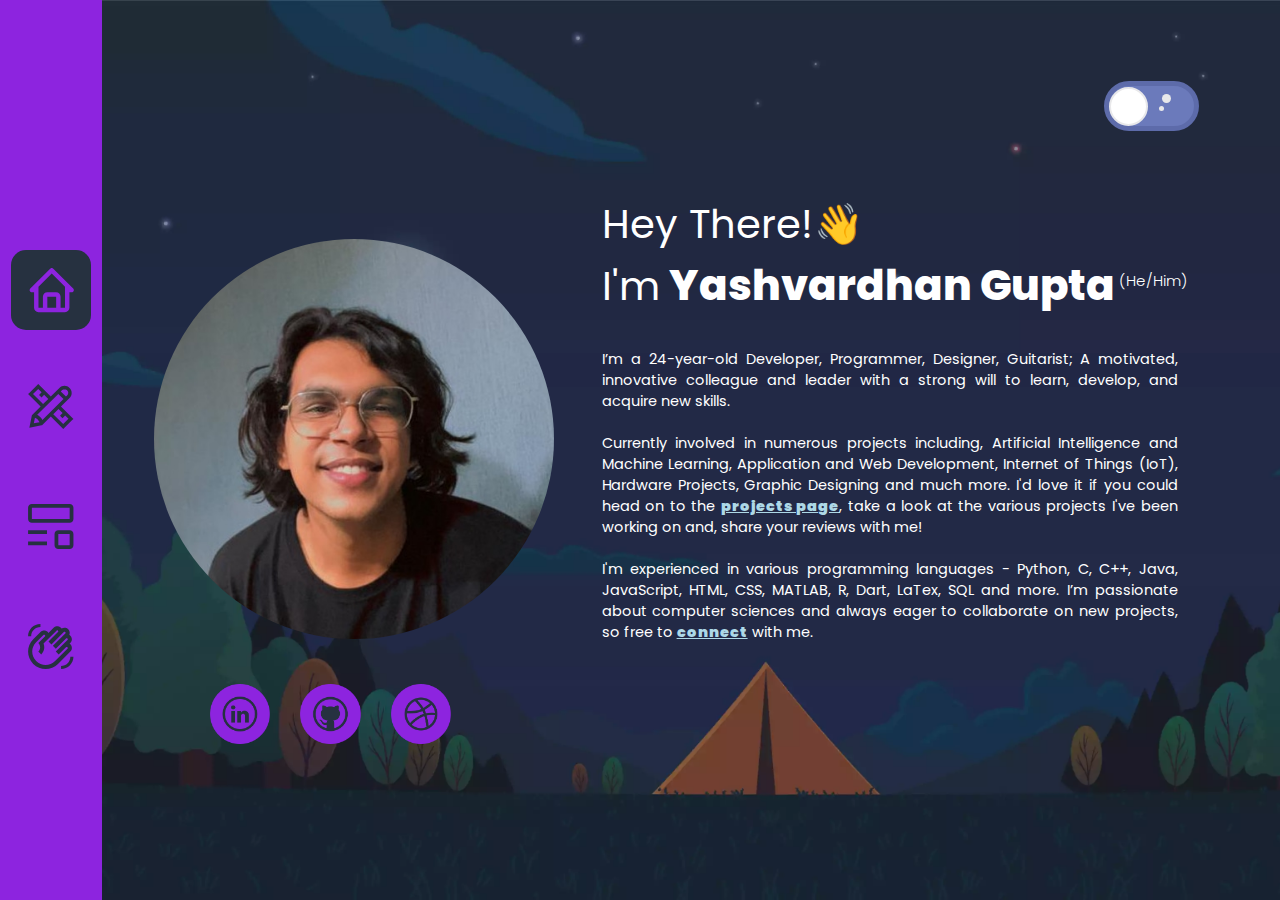
==== index.html @ 761cfd37 "Test change" ====
<!DOCTYPE html>
<html lang="en">
<head>
    <meta charset="UTF-8">
    <meta http-equiv="X-UA-Compatible" content="IE=edge">
    <meta name="viewport" content="width=device-width, initial-scale=1.0"> 
    <meta name="description" content="Yashvardhan Gupta | 21-year-old Developer, Programmer, Designer, Guitarist; A motivated, innovative colleague and leader with a strong will to learn, develop, and acquire new skills.">
    <link rel="stylesheet" media="screen and (min-width: 768px)" href="/css/style.css">
    <link rel="stylesheet" media="screen and (max-width: 768px)" href='css/phone.css' />
    <script src="https://ajax.googleapis.com/ajax/libs/jquery/3.3.1/jquery.min.js"></script>
    <script>$(function(){$("#home_social a").attr("target","_blank");});</script>
    <script src="/js/mode.js"></script>
    <title>Home</title>
</head>
<body style="background-image: url(/assets/images/BG-Home-min.webp); background-size: cover;">
    <div class="home-page">
        <!-- navbar -->
        <div class = "navbar">
            <ul>
                <li id="active"><a href="index.html" title="Home | Press Key 1"><img src="/assets/images/Home-Purple.svg" id="home"></a></li>
                <li><a href="/html/project.html" title="Projects | Press Key 2"><img src="/assets/images/Projects.svg" id = "projects"></a></li>
                <li><a href="/html/blog.html" title="Blog | Press Key 3"><img src="/assets/images/Blog.svg" id = "blog"></a></li>
                <li><a href="/html/contact.html" title="Connect | Press Key 4"><img src="/assets/images/Connect.svg" id = "connect"></a></li>
            </ul>
        </div>
    
        <!-- home left  -->
        <div class = "home_left">
            <img src = "/assets/images/DP.jpeg" id = "DP" style="border-radius: 100%;">
            <div class = "home_social" id = "home_social">
                <ul>
                    <li><a href="https://www.linkedin.com/in/yashvardhang11/" title="LinkedIn"><img src="/assets/images/LinkedIn.png" alt="" id="LinkedIn"></a></li>
                    <li><a href="https://github.com/YashvardhanG" title="GitHub"><img src="/assets/images/GitHub.png" alt="" id="GitHub"></a></li>
                    <li><a href="https://dribbble.com/yashvardhang" title="Dribbble"><img src="/assets/images/Dribbble.png" alt="" id="Dribbble"></a></li>
                </ul>
            </div>
        </div>
    
        <!-- home right  -->
        <div class="home_right">
            <div class="toggle" id="top_right">
                <input type="checkbox" id="toggle" class="toggle--checkbox" onclick="change()"/>
                <label for="toggle" class="toggle--label" title="Toggle | Press Key t">  
                    <span class="toggle--label-background"></span>
                </label>
            </div>
            <h2>Hey There!&#128075;</h2>
            <h1>I'm<strong id="name"> Yashvardhan Gupta</strong><sup id="pronouns"> (He/Him)</sup></h1>
            <p>I’m a <span id="age"></span>-year-old Developer, Programmer, Designer, Guitarist; A motivated, innovative colleague and leader with a strong will to learn, develop, and acquire new skills.
                <br><br>
                Currently involved in numerous projects including, Artificial Intelligence and Machine Learning, Application and Web Development, Internet of Things (IoT), Hardware Projects, Graphic Designing and much more. I'd love it if you could head on to the <a href="/html/project.html">projects page</a>, take a look at the various projects I've been working on and, share your reviews with me!  
                <br><br>
                I'm experienced in various programming languages - Python, C, C++, Java, JavaScript, HTML, CSS, MATLAB, R, Dart, LaTex, SQL and more. I’m passionate about computer sciences and always eager to collaborate on new projects, so free to <a href="/html/contact.html">connect</a> with me.
            </p>
            <script>
                var dob = new Date("07/11/2002");  
                var month_diff = Date.now() - dob.getTime();  
                var age_dt = new Date(month_diff);   
                var year = age_dt.getUTCFullYear();  
                var age = Math.abs(year - 1970);  
                document.getElementById("age").innerHTML = age;
            </script>
        </div>
    </div>

    <!-- helpbox -->
    <div class="helpbox" id="helpbox">
        <div class="helpbox_content" id="helpbox_content">
          <h1>Keyboard Combos <b id="heading_bold">/</b></h1>  
          <p>Navigate the Menu-NavBar<br><b>1</b><b>2</b><b>3</b><b>4</b><br><br>Toggle Light/Dark Mode<br><b>t</b><br><br>Go Back/Next (Projects & Blog)<br><b>⬅</b><b>➡</b><br><br>Scroll Up/Down (Projects & Blog)<br><b>⬆</b><b>⬇</b></p>
        </div>
    </div>

    <!-- popup -->
    <div class="popup" id="popup">
        <div class="popup_content" id="popup_content">
          <h1>&#128064; Pssst</h1>  
          <p>Press the <b>/</b> Forward slash key</p>
        </div>
    </div>

</body>
</html>
---- css/style.css ----
@import url('https://fonts.googleapis.com/css2?family=Poppins&display=swap');

/* GENERAL */
* {
	box-sizing: border-box;
	margin: 0;
	padding: 0;
}

html {
	scroll-behavior: smooth;
}

body {
	font-family: 'Poppins', sans-serif;
	color: #263140;
}

a {
	color: #8D24DF;
	font-weight: 900;
}

/* NAVBAR */
.navbar {
	display: flex;
	flex-direction: column;
	justify-content: center;
	align-items: center;
	height: 100vh;
	width: 8vw;
	background: #8D24DF;
	left: 0px;
	top: 0px;
}
 
.navbar ul {
	list-style-type: none;
}

.navbar li {
	margin-top: 40px;
	height: 80px;
	width: 80px;
	display: flex;
  	align-items: center;
	justify-content: center;
}

.navbar li#active {
	background: #fff;
	border-radius: 15px;
	padding-top: 7px;
}

.navbar li:hover {
	background: #692d97;
	border-radius: 15px;
	padding-top: 7px;	
}

.navbar img {
	height: 45px;
}

/* HOME PAGE*/

.home_left {
	height: 100vh;
	top: 0;
	position: absolute;
	width: 30vw;
	margin-left: 12vw;
	display: flex;
	flex-direction: column;
	justify-content: center;
	padding-top: 10vh;
}

.home_left #DP{
	height: 400px;
	width: 400px;
	justify-content: center;
}

.home_social{
	align-self: center flex-end;
	margin-top: 5vh;
}

.home_social ul {
	display: flex;
	flex-direction: row;
	list-style-type: none;
	justify-content: center;
}

.home_social img{
	height: 60px;
	margin-right: 30px;
	transition: transform .8s ease-in-out;
}

.home_social img:hover {
	transform: rotate(360deg);
}

.home_right {
	height: 100vh;
	top: 0;
	position: absolute;
	width: 53vw;
	margin-left: 47vw;
	display: flex;
	flex-direction: column;
}

.home_right h2 {
	margin-top: 7vh;
	font-weight: 400;
	font-size: 40px;
	display: inline;
}

.home_right h1 {
	font-weight: 400;
	font-size: 40px;
	display: inline;	
}

.home_right strong {
    font-weight: 800;
    font-size: 42px;
}

.home_right sup {
	font-size: 15px; 
	font-weight: 300;
}

.home_right p {
	margin-top: 3.5vh;
	font-weight: 400;
	font-size: 14.5px;
	display: inline;	
	text-align: justify;
	width: 45vw;
}

.home_right img {
	height: 60px;
	transition: transform .8s ease-in-out;
}

.home_right img:hover {
	transform: rotate(360deg);
}

.home_right #top_right {
	align-self: flex-end;
	margin-top: 2vh;
	margin-right: 2vh;
}

/* TOGGLE BUTTON */
:root {
	/** sunny side **/
	--blue-background: #c2e9f6;
	--blue-border: #72cce3;
	--blue-color: #96dcee;
	--yellow-background: #fffaa8;
	--yellow-border: #f5eb71;
	/** dark side **/
	--indigo-background: #808fc7;
	--indigo-border: #5d6baa;
	--indigo-color: #6b7abb;
	--gray-border: #e8e8ea;
	--gray-dots: #e8e8ea;
	/** general **/
	--white: #fff;
}

.toggle--checkbox {
	display: none;
}

.toggle--label {
	width: 95px;
	height: 50px;
	background: var(--blue-color);
	border-radius: 100px;
	border: 5px solid var(--blue-border);
	display: flex;
	position: relative;
	transition: all 350ms ease-in;
	align-self: flex-end;
	margin-top: 7vh;
	margin-right: 7vh;
}

.toggle--label:before {
	animation-name: reverse;
	animation-duration: 350ms;
	animation-fill-mode: forwards;
	transition: all 350ms ease-in;
	content: '';
	width: 35px;
	height: 35px;
	border: 2px solid var(--yellow-border);
	top: 0.5px;
	position: absolute;
	border-radius: 82px;
	background: var(--yellow-background);
}

.toggle--label-background:before {
	content: '';
	position: absolute;
	width: 20px;
	height: 3px;
	border-radius: 5px;
	background: var(--white);
	left: 50px;
	top: 15px;
	transition: all 150ms ease-in;
}

.toggle--label-background:after {
	content: '';
	position: absolute;
	top: 22px;
	width: 20px;
	height: 3px;
	border-radius: 5px;
	background: var(--white);
	left: 57px;
	transition: all 150ms ease-in;
}  
  
.toggle--checkbox:checked + .toggle--label {
	background: var(--indigo-color);
	border-color: var(--indigo-border);
}

.toggle--checkbox:checked + .toggle--label:before {
	background: var(--white);
	border-color: var(--gray-border);
	animation-name: switch;
	animation-duration: 350ms;
	animation-fill-mode: forwards;
}

.toggle--label:after {
	transition-delay: 0ms;
	transition: all 250ms ease-in;
	position: absolute;
	content: '';
	box-shadow: var(--gray-dots) -25px 10px 0 2px, var(--gray-dots) -30px 20px 0 0px;
	left: 80px;
	top: 0px;
	width: 5px;
	height: 5px;
	background: transparent;
	border-radius: 50%;
	opacity: 0;
}

.toggle--checkbox:checked + .toggle--label:after {
	transition-delay: 350ms;
	opacity: 1;
}

.toggle--checkbox:checked + .toggle--label .toggle--label-background:before {
	width: 5px;
	height: 5px;
	top: 15px;
	left: 25px;
}  

.toggle--checkbox:checked + .toggle--label .toggle--label-background:after {
	width: 4px;
	height: 4px;
	left: 15px;
	top: 25px;
}

@keyframes reverse {
	0% {
	  left: 45px;
	  width: 35px;
	}

	60% {
	  left: 0.5px;
	  width: 45px;
	}

	100% {
	  left: 0.5px;
	}
}

@keyframes switch {
	0% {
	  left: 0.5px;
	}

	60% {
	  left: 0.5px;
	  width: 45px;
	}

	100% {
	  left: 45px;
	  width: 35px;
	}
}

/* PROJECTS PAGE */

.pane {
	height: 100vh;
	width: 30vw;
	top: 0px;
	position: absolute;
	margin-left: 8vw;
	display: flex;
	flex-direction: column;
	border-right: 1px solid #F9F8FF;
	background-color: #fff;
}

.heading {
	margin-top: 10vh;
	padding-bottom: 2vh;
	margin-left: 1vw;	
	display: inline;
}

.heading h1 {
	font-weight: 1200;
	font-size: 30px;
	float: left;
}

.heading h3 {
	font-weight: 300;
	font-size: 13px;
	float: right;
	margin-top: 2.5vh;
	margin-right: 1vw;
}

.pane-project-container {
	overflow-x: hidden;
    overflow-y: auto;
}

.pane-project {
	background-color: #fff;
	height: 12vh;
	border-top: 1px solid #F9F8FF;
	display: flex;
	flex-direction: row;
	align-items: center;
}

.pane-project:hover {
	background-color:#F9F8FF;
	cursor: pointer;
}

.pane img {
	height: 60px;
	margin-left: 1vw;
}

.pane h2 {
	font-size: 18px;
	margin-left: 1vw;
	font-weight: 100;
}

button #menu {
	visibility: hidden;
}

/* SCROLLBAR */
::-webkit-scrollbar {
	width: 3px;
}

::-webkit-scrollbar-thumb {
	background: #8D24DF;
}

::-webkit-scrollbar-thumb:hover {
	background: #8D24DF;
}

.project-detail {
	height: 100vh;
	top: 0px;
	position: absolute;
	width: 62vw;
	margin-left: 38vw;
	overflow-x: hidden;
    overflow-y: auto;
	display: flex;
	flex-direction: column;
}

.nav-buttons {
	margin-top: 6vh;
	margin-left: 3vw;
	margin-right: 3vw;
	display: flex;
	flex-direction: row;
	justify-content: space-between;
}

.nav-buttons button {
	background-color: #8D24DF;
	height: 35px;
	width: 100px;
	color: #fff;
	font-family: Poppins;
	font-weight: 600;
	font-size: 15px;
	border: none;
	border-radius: 12px;
}

.nav-buttons button:hover {
	background-color: #692d97;
	cursor: pointer;
}

.project-detail img {
	height: 200px;
}

.project-detail h1 {
	align-self: center;
	margin-top: 1vh;
	font-weight: 900;
}

.project-detail h3 {
	align-self: center;
	font-weight: 300;
	font-size: 18px;
	padding-bottom: 6vh;
}

.project-detail h2 {
	font-weight: 700;
	font-size: 20px;
	margin-left: 3vw;	
}

.project-detail p {
	font-weight: 300;
	font-size: 15px;
	margin-left: 3vw;	
	margin-right: 3vw;
	text-align: justify;
	margin-top: 1vh;
	padding-bottom: 5vh;
}

/* CONTACT PAGE */
.contact_left {
	height: 100vh;
	top: 0;
	position: absolute;
	display: flex;
	flex-direction: column;
	width: 47vw;
	margin-left: 8vw;
	padding-left: 8vw;
	padding-top: 27vh;
}

.contact_left h1 {
	padding-bottom: 1vh;
}

.contact_field {
	display: flex;
	flex-direction: row;
	align-items: center;
	margin-top: 1vh;
}

.contact_field img{
	height: 50px;
	margin-top: 0.5vh;
	transition: transform .8s ease-in-out;
}

.contact_field img:hover {
	transform: rotate(360deg);
}

.contact_field h2 {
	font-weight: 300;
	margin-left: 1vw;
	font-size: 20px;
}

.contact_right {
	top: 0;
	position: absolute;
	width: 45vw;
	margin-left: 55vw;
	height: 100vh;
	display: flex;
	flex-direction: column;
}

#text {
	position: absolute;
	right: 0px;
	top: 0px;
	margin-right: 3vw;
	margin-top: 19vh;
	font-weight: 600;
}

.contact_right #contact_top-right {
	align-self: flex-end;
	margin-top: 7vh;
	margin-right: 7vh;
}

.contact_right img#button {
	height: 55px;
	transition: transform .8s ease-in-out;
}

.contact_right img#button:hover {
	transform: rotate(360deg);
}

.contact_right img{
	height: 450px;
	align-self: flex-start;
	margin-top: 3vh;
}

/* HELPBOX */
.helpbox {
	display: none; 
	position: fixed;
	z-index: 1; 
	padding-top: 20vh; 
	left: 0;
	top: 0;
	width: 100%;
	height: 100%;
	overflow: auto;
	background-color: rgb(0,0,0);
	background-color: rgba(0,0,0,0.4);
}
  
.helpbox_content {
	background-color: #fefefe;
	margin: auto;
	padding: 25px 20px 20px 30px;
	border: 1px solid #888;
	border-radius: 10px;
	width: 70vw;
	height: 60vh;
	overflow: auto;
}

.helpbox_content b 
{
	background-color: #888;
	border-bottom: 4px solid #444;
	border-radius: 2px;
	padding: 4px 7px 3px 7px; /* top/right/bottom/left */
	color: #FFF;
	font-size: 14px;
	margin-right: 1vw;
	font-weight: 800;
}

.helpbox_content b#heading_bold 
{
	font-size: 18px;
	margin-left: 1vw;
	position: absolute;
	margin-top: 1vh;
	font-weight: 800;
}

.helpbox_content p 
{
	margin-top: 3vh;
}

/* POPUP */
.popup  
{
	display: none; 
	position: fixed;
	z-index: 1; 
	padding-top: 87vh; 
	padding-left: 83vw;
	right: 0;
	bottom: 0;
	width: 100%;
	height: 100%;
	overflow: auto;
}
  
.popup_content {
	background-color: #fefefe;
	margin: auto;
	padding: 8px 20px 10px 15px;
	border: 1px solid #888;
	border-radius: 15px 15px 0px 15px;
	width: 15vw;
	height: 11vh;
	overflow: none;
	font-size: 11px;
}

.popup_content b 
{
	background-color: #888;
	border-bottom: 4px solid #444;
	border-radius: 2px;
	padding: 4px 7px 2px 7px; /* top/right/bottom/left */
	color: #FFF;
	font-size: 9px;
}
---- css/phone.css ----
@import url('https://fonts.googleapis.com/css2?family=Poppins&display=swap');

/* GENERAL */
* {
	box-sizing: border-box;
	margin: 0;
	padding: 0;
}

html {
	scroll-behavior: smooth;
}

body {
	font-family: 'Poppins', sans-serif;
	color: #263140;
}

a {
	color: #8D24DF;
	font-weight: 900;
}

::-webkit-scrollbar {
	width: 3px;
}

::-webkit-scrollbar-thumb {
	background: #8D24DF;
}

::-webkit-scrollbar-thumb:hover {
	background: #8D24DF;
}

/* NAVBAR */
.navbar {
    width: 100%;
    height: 3.5rem;
    background: #8D24DF;
    bottom: 0px;
    position: fixed;
    border-radius: 12px 12px 0px 0px;
    z-index: 999;
}

.navbar ul {
	list-style-type: none;
    display: flex;
    flex-direction: row;
    justify-content: space-between;
    margin-left: 5%;
    margin-right: 5%;
    margin-top: 0.6rem;
}   

.navbar li {
	display: flex;
    height: 2.8rem;
    width: 2.8rem;
  	align-items: center;
	justify-content: center;
}

.navbar img {
    height: 32px;
    width: 32px;
}

.navbar li#active {
	background: #fff;
	border-radius: 10px;
    padding-top: 0.2rem;
}

/* HOME PAGE */

.home-page {
    display: flex;
    flex-direction: column;
}

.home_left {
	width: 100%;
	display: flex;
	flex-direction: column;
	justify-content: center;
    align-items: center;
	padding-top: 10vh;
}

.home_left #DP{
	height: 200px;
	width: 200px;
}

.home_social{
	margin-top: 3vh;
    margin-left: 5vw;
}

.home_social ul {
	display: flex;
	flex-direction: row;
	list-style-type: none;
}

.home_social img {
	height: 40px;
	margin-right: 20px;
}

.home_right {
	width: 100%;
	display: flex;
	flex-direction: column;
    padding-left: 10%;
}

.home_right h2 {
	margin-top: 5vh;
	font-weight: 400;
	font-size: 25px;
	display: inline;
}

.home_right h1 {
	font-weight: 400;
	font-size: 25px;
	display: inline;	
}

.home_right strong {
    font-weight: 800;
    font-size: 25px;
}

.home_right sup {
	font-size: 8px; 
	font-weight: 600;
}

.home_right p {
	margin-top: 4vh;
	font-weight: 300;
	font-size: 13px;
	display: inline;	
	text-align: justify;
    margin-right: 10%;
    padding-bottom: 5rem;
}

.home_right img {
	height: 60px;
}

.home_right #top_right {
    top: 0rem;
    position: absolute;
    right: -1.6rem;
}

.toggle {
    transform: scale(60%);
}

/* TOGGLE BUTTON */
:root {
	/** sunny side **/
	--blue-background: #c2e9f6;
	--blue-border: #72cce3;
	--blue-color: #96dcee;
	--yellow-background: #fffaa8;
	--yellow-border: #f5eb71;
	/** dark side **/
	--indigo-background: #808fc7;
	--indigo-border: #5d6baa;
	--indigo-color: #6b7abb;
	--gray-border: #e8e8ea;
	--gray-dots: #e8e8ea;
	/** general **/
	--white: #fff;
}

.toggle--checkbox {
	display: none;
}

.toggle--label {
	width: 95px;
	height: 50px;
	background: var(--blue-color);
	border-radius: 100px;
	border: 5px solid var(--blue-border);
	display: flex;
	position: relative;
	transition: all 350ms ease-in;
	align-self: flex-end;
	margin-top: 7vh;
	margin-right: 7vh;
}

.toggle--label:before {
	animation-name: reverse;
	animation-duration: 350ms;
	animation-fill-mode: forwards;
	transition: all 350ms ease-in;
	content: '';
	width: 35px;
	height: 35px;
	border: 2px solid var(--yellow-border);
	top: 0.5px;
	position: absolute;
	border-radius: 82px;
	background: var(--yellow-background);
}

.toggle--label-background:before {
	content: '';
	position: absolute;
	width: 20px;
	height: 3px;
	border-radius: 5px;
	background: var(--white);
	left: 50px;
	top: 15px;
	transition: all 150ms ease-in;
}

.toggle--label-background:after {
	content: '';
	position: absolute;
	top: 22px;
	width: 20px;
	height: 3px;
	border-radius: 5px;
	background: var(--white);
	left: 57px;
	transition: all 150ms ease-in;
}  
  
.toggle--checkbox:checked + .toggle--label {
	background: var(--indigo-color);
	border-color: var(--indigo-border);
}

.toggle--checkbox:checked + .toggle--label:before {
	background: var(--white);
	border-color: var(--gray-border);
	animation-name: switch;
	animation-duration: 350ms;
	animation-fill-mode: forwards;
}

.toggle--label:after {
	transition-delay: 0ms;
	transition: all 250ms ease-in;
	position: absolute;
	content: '';
	box-shadow: var(--gray-dots) -25px 10px 0 2px, var(--gray-dots) -30px 20px 0 0px;
	left: 80px;
	top: 0px;
	width: 5px;
	height: 5px;
	background: transparent;
	border-radius: 50%;
	opacity: 0;
}

.toggle--checkbox:checked + .toggle--label:after {
	transition-delay: 350ms;
	opacity: 1;
}

.toggle--checkbox:checked + .toggle--label .toggle--label-background:before {
	width: 5px;
	height: 5px;
	top: 15px;
	left: 25px;
}  

.toggle--checkbox:checked + .toggle--label .toggle--label-background:after {
	width: 4px;
	height: 4px;
	left: 15px;
	top: 25px;
}

@keyframes reverse {
	0% {
	  left: 45px;
	  width: 35px;
	}

	60% {
	  left: 0.5px;
	  width: 45px;
	}

	100% {
	  left: 0.5px;
	}
}

@keyframes switch {
	0% {
	  left: 0.5px;
	}

	60% {
	  left: 0.5px;
	  width: 45px;
	}

	100% {
	  left: 45px;
	  width: 35px;
	}
}

/* PROJECTS PAGE */
button#menu {
    visibility: visible;
	background-color: #8D24DF;
	height: 35px;
	width: 45px;
	color: #fff;
	font-family: Poppins;
	font-weight: 600;
	font-size: 15px;
	border: none;
	border-radius: 5px;
    top: 0px;
    left: 0px;
    margin-top: 0.5rem;
    margin-left: 0.5rem;
    z-index: 999;
}

.pane {
    visibility: hidden;
	height: 90vh;
	width: 100vw;
	top: 0px;
	position: absolute;
	display: flex;
	flex-direction: column;
	border-right: 1px solid #F9F8FF;
	background-color: #fff;
    padding-bottom: 5rem;
    z-index: 998;
    margin-top: 50px;
}

.heading {
	margin-top: 5vh;
	padding-bottom: 3vh;
	margin-left: 1vw;	
	display: inline;
}

.heading h1 {
	font-weight: 900;
	font-size: 25px;
	float: left;
    margin-left: 0.5rem;
}

.heading h3 {
	font-weight: 300;
	font-size: 13px;
	float: right;
	margin-top: 2.5vh;
	margin-right: 1vw;
}

.pane-project-container {
	overflow-x: hidden;
    overflow-y: auto;
}

.pane-project {
	background-color: #fff;
	height: 9.5vh;
	border-top: 1px solid #F9F8FF;
	display: flex;
	flex-direction: row;
	align-items: center;
}

.pane img {
	height: 45px;
	margin-left: 0.5rem;
}

.pane h2 {
	font-size: 16px;
	margin-left: 2vw;
	font-weight: 100;
}

.project-detail {
	top: 40px;
	position: absolute;
	width: 99vw;
	overflow-x: hidden;
    overflow-y: auto;
	display: flex;
	flex-direction: column;
    padding-bottom: 10vh;
}

.nav-buttons {
	margin-top: 5vh;
	margin-left: 3vw;
	margin-right: 3vw;
	display: flex;
	flex-direction: row;
	justify-content: space-between;
}

.nav-buttons button {
	background-color: #8D24DF;
	height: 25px;
	width: 75px;
	color: #fff;
	font-family: Poppins;
	font-weight: 600;
	font-size: 14px;
	border: none;
	border-radius: 6px;
}

.project-detail img {
    margin-top: 3vh;
	height: 150px;
}

.project-detail h1 {
	align-self: center;
	margin-top: 1vh;
	font-weight: 900;
    font-size: 25px;
}

.project-detail h3 {
	display: flex;
	width: 98vw;
	justify-content: center;
	font-weight: 300;
	font-size: 18px;
	padding-bottom: 6vh;
}

.project-detail h2 {
	font-weight: 700;
	font-size: 18px;
	margin-left: 5vw;	
}

.project-detail p {
	font-weight: 300;
	font-size: 13px;
	margin-left: 5vw;	
	margin-right: 5vw;
	text-align: justify;
	margin-top: 1vh;
	padding-bottom: 5vh;
}

/* CONTACT PAGE */
.contact_left {
	display: flex;
	flex-direction: column;
	width: 100vw;
	padding-left: 8vw;
	padding-top: 15vh;
}

.contact_left h1 {
	padding-bottom: 1vh;
    font-size: 25px;
}

.contact_field {
	display: flex;
	flex-direction: row;
	align-items: center;
	margin-top: 2vh;
}

.contact_field img{
	height: 35px;
	margin-top: 0.5vh;
}

.contact_field h2 {
	font-weight: 300;
	margin-left: 3vw;
	font-size: 18px;
}

.contact_right {
	width: 100vw;
	display: flex;
	flex-direction: column;
    align-items: center;
}

.contact_right #contact_top-right 
{
	align-self: flex-end;
	margin-top: 2.5vh;
	margin-right: 7vw;
}

.contact_right img#button 
{
	height: 40px;	
	position: absolute;
	left: 0px;
	padding-left: 8vw;
}

#text 
{
	position: absolute;
	left: 0px;
	margin-left: 20vw;
	font-weight: 300;
	font-size: 18px;
}

.contact_right img#contact{
	height: 10px;
	visibility: hidden;
}

/* HELPBOX */
.helpbox {
	display: none; 
	position: fixed;
	z-index: 1; 
	padding-top: 20vh; 
	left: 0;
	top: 0;
	width: 100%;
	height: 100%;
	overflow: auto;
	background-color: rgb(0,0,0);
	background-color: rgba(0,0,0,0.4);
}

.helpbox_content {
	background-color: #fefefe;
	margin: auto;
	padding: 25px 20px 20px 30px;
	border: 1px solid #888;
	border-radius: 10px;
	width: 70vw;
	height: 60vh;
	overflow: auto;
}

.helpbox_content b 
{
	background-color: #888;
	border-bottom: 4px solid #444;
	border-radius: 2px;
	padding: 4px 7px 3px 7px; /* top/right/bottom/left */
	color: #FFF;
	font-size: 14px;
	margin-right: 1vw;
}

.helpbox_content b#heading_bold 
{
	font-size: 18px;
	margin-left: 1vw;
	position: absolute;
	margin-top: 1vh;
}

.helpbox_content p 
{
	margin-top: 3vh;
}

/* POPUP */
.popup  
{
	display: none; 
	position: fixed;
	z-index: 1; 
	padding-top: 87vh; 
	padding-left: 83vw;
	right: 0;
	bottom: 0;
	width: 100%;
	height: 100%;
	overflow: auto;
}
  
.popup_content {
	background-color: #fefefe;
	margin: auto;
	padding: 8px 20px 10px 15px;
	border: 1px solid #888;
	border-radius: 15px 15px 0px 15px;
	width: 15vw;
	height: 11vh;
	overflow: none;
	font-size: 11px;
}

.popup_content b 
{
	background-color: #888;
	border-bottom: 4px solid #444;
	border-radius: 2px;
	padding: 4px 7px 2px 7px; /* top/right/bottom/left */
	color: #FFF;
	font-size: 9px;
}
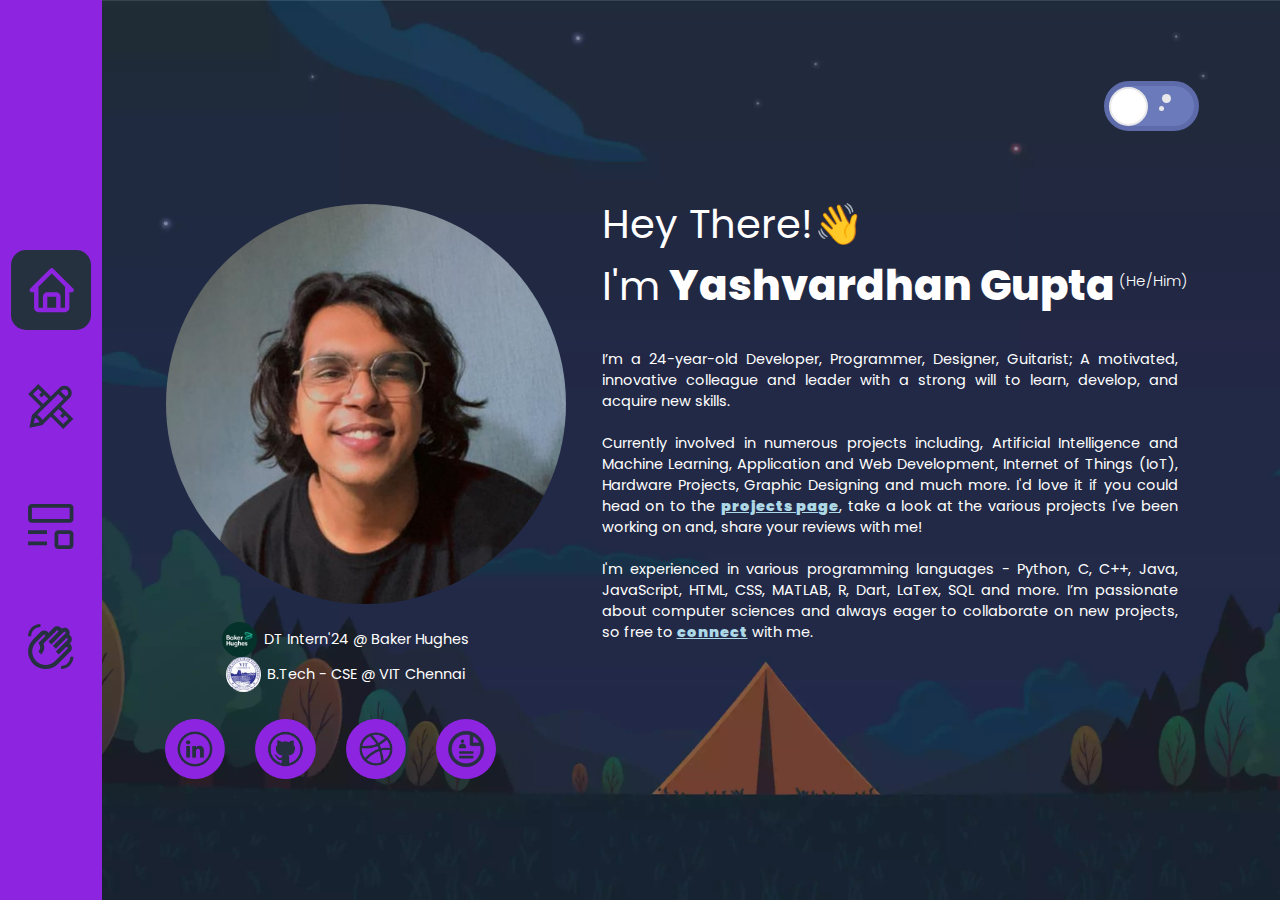
==== commit 2b353e96: "Added Experience and CV" ====
--- a/index.html
+++ b/index.html
@@ -5,10 +5,17 @@
     <meta http-equiv="X-UA-Compatible" content="IE=edge">
     <meta name="viewport" content="width=device-width, initial-scale=1.0"> 
     <meta name="description" content="Yashvardhan Gupta | 21-year-old Developer, Programmer, Designer, Guitarist; A motivated, innovative colleague and leader with a strong will to learn, develop, and acquire new skills.">
+    <meta name="theme-color" content="#8D24DF"/>
+    <link rel="icon" href="/assets/images/Home-Purple.svg" type="image/svg+xml">
     <link rel="stylesheet" media="screen and (min-width: 768px)" href="/css/style.css">
     <link rel="stylesheet" media="screen and (max-width: 768px)" href='css/phone.css' />
-    <script src="https://ajax.googleapis.com/ajax/libs/jquery/3.3.1/jquery.min.js"></script>
-    <script>$(function(){$("#home_social a").attr("target","_blank");});</script>
+    <script>document.addEventListener("DOMContentLoaded", function() {
+        var homeSocialLinks = document.querySelectorAll("#home_social a");
+        homeSocialLinks.forEach(function(link) {
+          link.setAttribute("target", "_blank");
+        });
+      });
+      </script>
     <script src="/js/mode.js"></script>
     <title>Home</title>
 </head>
@@ -17,21 +24,31 @@
         <!-- navbar -->
         <div class = "navbar">
             <ul>
-                <li id="active"><a href="index.html" title="Home | Press Key 1"><img src="/assets/images/Home-Purple.svg" id="home"></a></li>
-                <li><a href="/html/project.html" title="Projects | Press Key 2"><img src="/assets/images/Projects.svg" id = "projects"></a></li>
-                <li><a href="/html/blog.html" title="Blog | Press Key 3"><img src="/assets/images/Blog.svg" id = "blog"></a></li>
-                <li><a href="/html/contact.html" title="Connect | Press Key 4"><img src="/assets/images/Connect.svg" id = "connect"></a></li>
+                <li id="active"><a href="index.html" title="Home | Press Key 1"><img src="/assets/images/Home-Purple.svg" id="home" alt="Yashvardhan Gupta | Home Logo"></a></li>
+                <li><a href="/html/project.html" title="Projects | Press Key 2"><img src="/assets/images/Projects.svg" id = "projects"  alt="Yashvardhan Gupta | Project Logo"></a></li>
+                <li><a href="/html/blog.html" title="Blog | Press Key 3"><img src="/assets/images/Blog.svg" id = "blog"  alt="Yashvardhan Gupta | Blog Logo"></a></li>
+                <li><a href="/html/contact.html" title="Connect | Press Key 4"><img src="/assets/images/Connect.svg" id = "connect"  alt="Yashvardhan Gupta | Contact Logo"></a></li>
             </ul>
         </div>
     
         <!-- home left  -->
         <div class = "home_left">
-            <img src = "/assets/images/DP.jpeg" id = "DP" style="border-radius: 100%;">
+            <img src = "/assets/images/DP.jpeg" id = "DP"  alt="Yashvardhan Gupta | Self Image" style="border-radius: 100%;">
+            <div class="home_tagline" id="home_tagline">
+                <img id = "tagline_logo" src="/assets/images/Logo-BH.jpeg" alt="Baker Hughes Logo">
+                <p>DT Intern'24 @ Baker Hughes</p>
+            </div>
+
+            <div class="home_tagline" id="home_tagline">
+                <img id = "tagline_logo" src="/assets/images/Logo-VIT.jpeg" alt="VIT Logo">
+                <p>B.Tech - CSE @ VIT Chennai</p>
+            </div>
             <div class = "home_social" id = "home_social">
                 <ul>
-                    <li><a href="https://www.linkedin.com/in/yashvardhang11/" title="LinkedIn"><img src="/assets/images/LinkedIn.png" alt="" id="LinkedIn"></a></li>
-                    <li><a href="https://github.com/YashvardhanG" title="GitHub"><img src="/assets/images/GitHub.png" alt="" id="GitHub"></a></li>
-                    <li><a href="https://dribbble.com/yashvardhang" title="Dribbble"><img src="/assets/images/Dribbble.png" alt="" id="Dribbble"></a></li>
+                    <li><a href="https://www.linkedin.com/in/yashvardhang11/" title="LinkedIn"><img src="/assets/images/LinkedIn.png"  alt="Yashvardhan Gupta | LinkedIn Logo" id="LinkedIn"></a></li>
+                    <li><a href="https://github.com/YashvardhanG" title="GitHub"><img src="/assets/images/GitHub.png"  alt="Yashvardhan Gupta | GitHub Logo" id="GitHub"></a></li>
+                    <li><a href="https://dribbble.com/yashvardhang" title="Dribbble"><img src="/assets/images/Dribbble.png"  alt="Yashvardhan Gupta | Dribbble Logo" id="Dribbble"></a></li>
+                    <li><a href = "/resume.html" title="CV | Resume"><img src="/assets/images/CV.svg" alt="Yashvardhan Gupta | Resume Logo" id="resume"></a></li>
                 </ul>
             </div>
         </div>
--- a/css/style.css
+++ b/css/style.css
@@ -81,11 +81,13 @@
 	height: 400px;
 	width: 400px;
 	justify-content: center;
+	margin-left: 1vw;
+	margin-bottom: 2vh;
 }
 
 .home_social{
 	align-self: center flex-end;
-	margin-top: 5vh;
+	margin-top: 3vh;
 }
 
 .home_social ul {
@@ -160,6 +162,23 @@
 	align-self: flex-end;
 	margin-top: 2vh;
 	margin-right: 2vh;
+}
+
+.home_tagline {
+	align-self: center;
+	display: flex;
+}
+
+.home_tagline #tagline_logo {
+	height: 35px;
+	border-radius: 50px;
+}
+
+.home_tagline p {
+	margin-left: 0.5vw;
+	align-self: center;
+	font-weight: 400;
+	font-size: 14.5px;
 }
 
 /* TOGGLE BUTTON */
@@ -524,7 +543,7 @@
 	right: 0px;
 	top: 0px;
 	margin-right: 3vw;
-	margin-top: 19vh;
+	margin-top: 18vh;
 	font-weight: 600;
 }
 
--- a/css/phone.css
+++ b/css/phone.css
@@ -92,6 +92,7 @@
 .home_left #DP{
 	height: 200px;
 	width: 200px;
+	margin-bottom: 1vh;
 }
 
 .home_social{
@@ -158,6 +159,23 @@
     top: 0rem;
     position: absolute;
     right: -1.6rem;
+}
+
+.home_tagline {
+	align-self: center;
+	display: flex;
+}
+
+.home_tagline #tagline_logo {
+	height: 35px;
+	border-radius: 50px;
+}
+
+.home_tagline p {
+	margin-left: 2vw;
+	align-self: center;
+	font-weight: 300;
+	font-size: 13px;
 }
 
 .toggle {
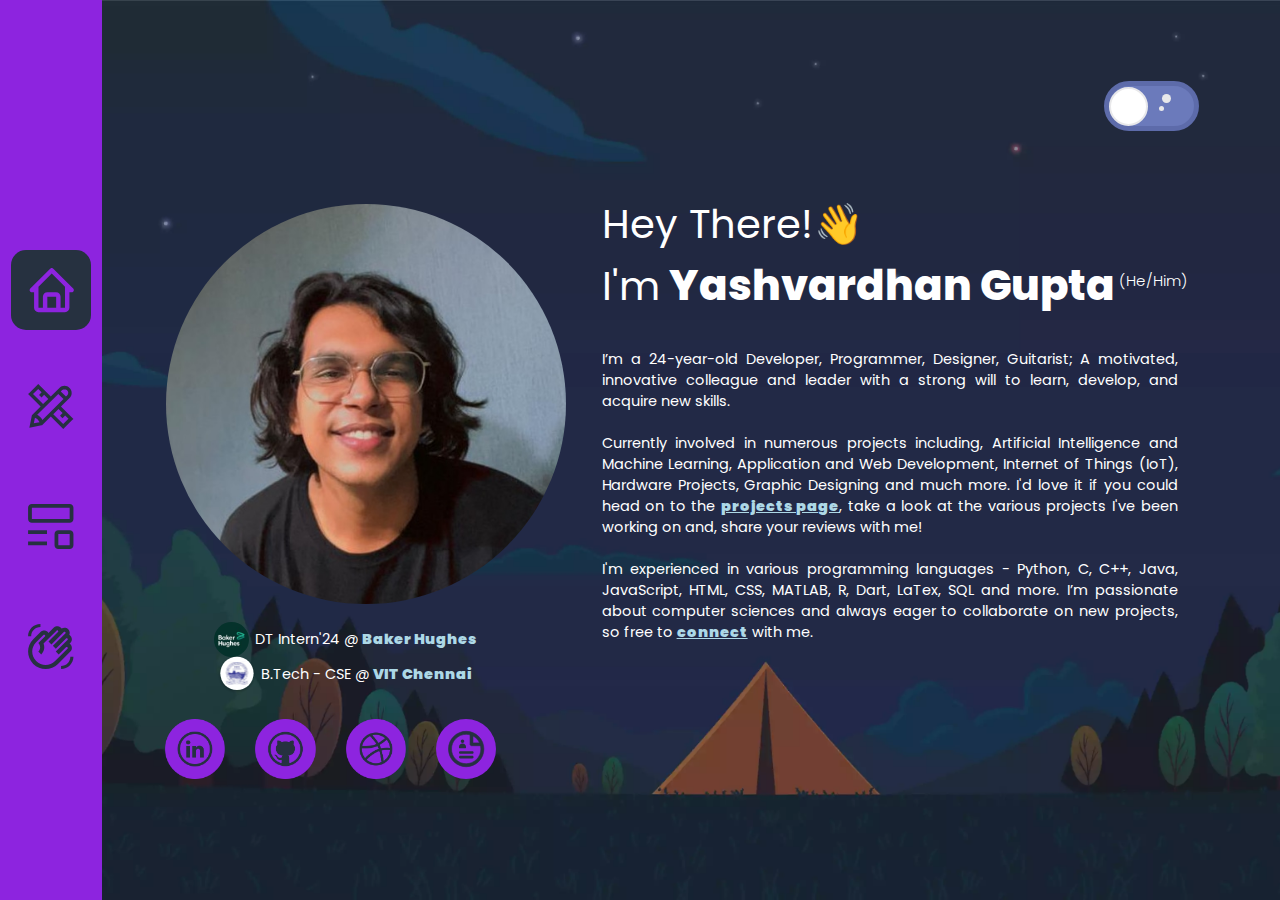
==== commit 98f6792f: "Added Education" ====
--- a/index.html
+++ b/index.html
@@ -36,12 +36,12 @@
             <img src = "/assets/images/DP.jpeg" id = "DP"  alt="Yashvardhan Gupta | Self Image" style="border-radius: 100%;">
             <div class="home_tagline" id="home_tagline">
                 <img id = "tagline_logo" src="/assets/images/Logo-BH.jpeg" alt="Baker Hughes Logo">
-                <p>DT Intern'24 @ Baker Hughes</p>
+                <p>DT Intern'24 @ <a href="/html/blog.html#baker_hughes" style="text-decoration: none;">Baker Hughes</a></p>
             </div>
 
             <div class="home_tagline" id="home_tagline">
-                <img id = "tagline_logo" src="/assets/images/Logo-VIT.jpeg" alt="VIT Logo">
-                <p>B.Tech - CSE @ VIT Chennai</p>
+                <img id = "tagline_logo" src="/assets/images/Icon-CCPS.svg" alt="VIT Logo" style="scale: 1.1;">
+                <p>B.Tech - CSE @ <a href="/html/blog.html#vit" style="text-decoration: none;">VIT Chennai</a></p>
             </div>
             <div class = "home_social" id = "home_social">
                 <ul>
--- a/css/phone.css
+++ b/css/phone.css
@@ -459,6 +459,7 @@
 	margin-top: 1vh;
 	font-weight: 900;
     font-size: 25px;
+	text-align: center;
 }
 
 .project-detail h3 {
@@ -468,6 +469,7 @@
 	font-weight: 300;
 	font-size: 18px;
 	padding-bottom: 6vh;
+	text-align: center;
 }
 
 .project-detail h2 {
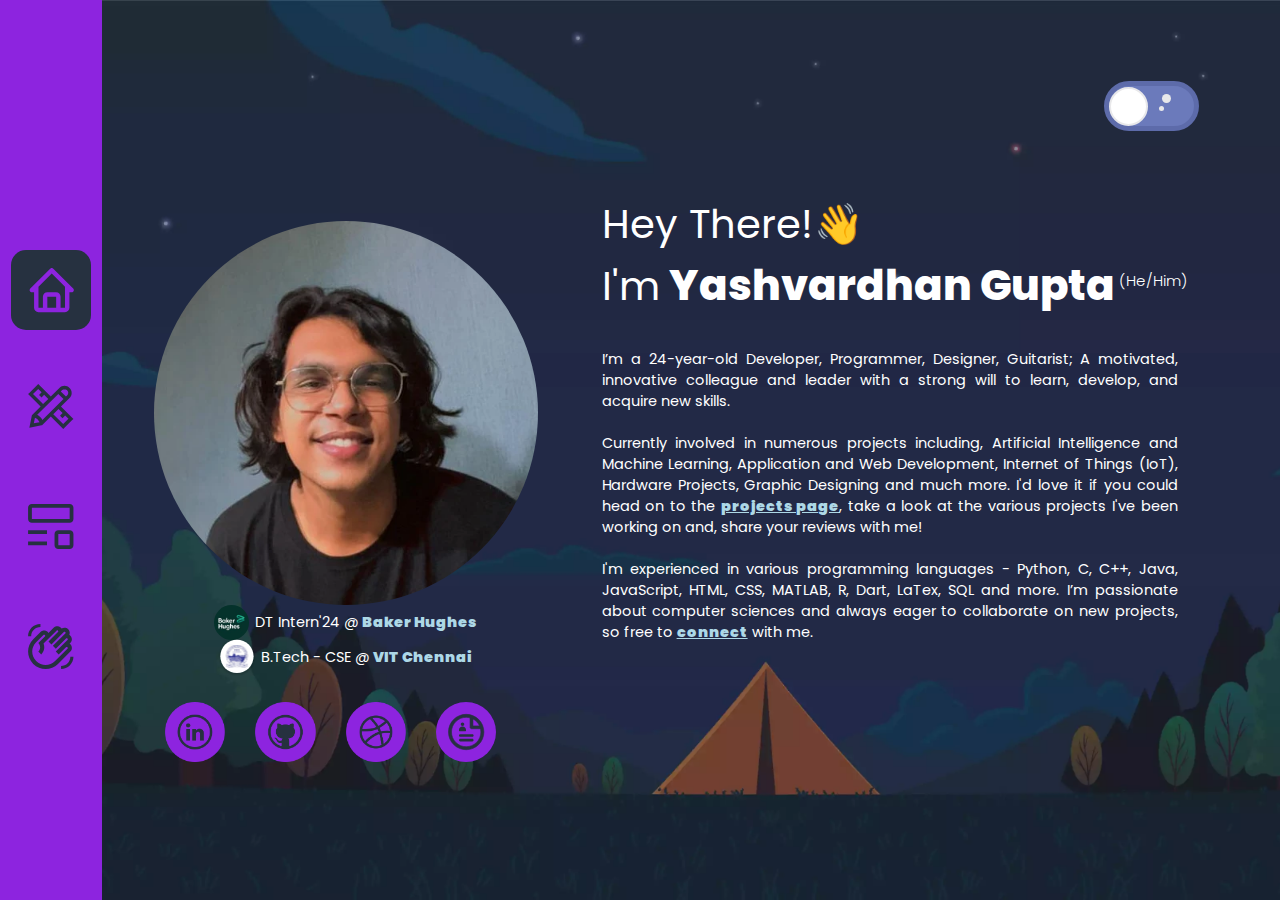
==== commit a86e05bf: "webp optimisation" ====
--- a/index.html
+++ b/index.html
@@ -33,7 +33,7 @@
     
         <!-- home left  -->
         <div class = "home_left">
-            <img src = "/assets/images/DP.jpeg" id = "DP"  alt="Yashvardhan Gupta | Self Image" style="border-radius: 100%;">
+            <img src = "/assets/images/DP.webp" id = "Profile Picture"  alt="Yashvardhan Gupta | Self Image" style="border-radius: 100%;">
             <div class="home_tagline" id="home_tagline">
                 <img id = "tagline_logo" src="/assets/images/Logo-BH.jpeg" alt="Baker Hughes Logo">
                 <p>DT Intern'24 @ <a href="/html/blog.html#baker_hughes" style="text-decoration: none;">Baker Hughes</a></p>
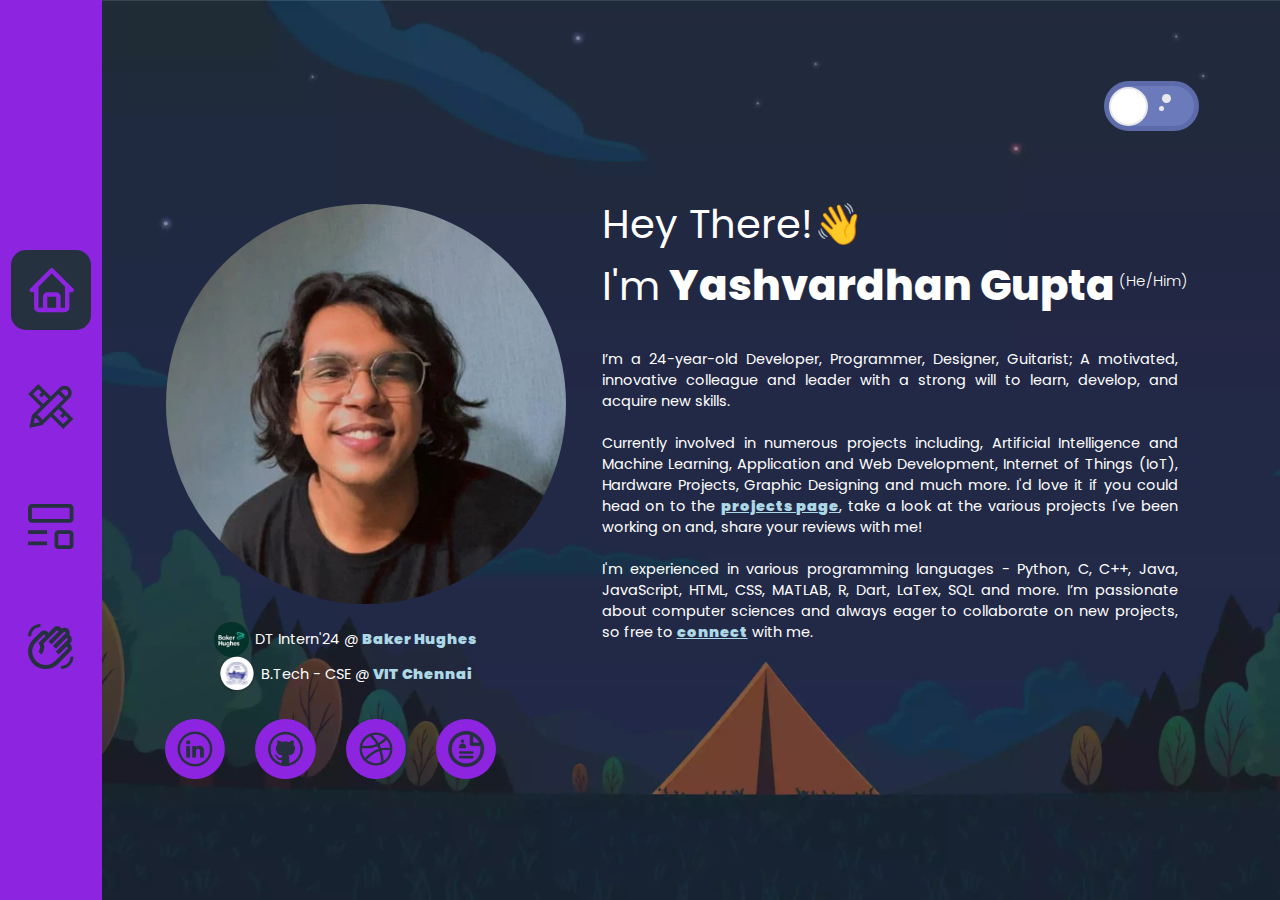
==== commit 7b427076: "minor dp fix" ====
--- a/index.html
+++ b/index.html
@@ -33,7 +33,7 @@
     
         <!-- home left  -->
         <div class = "home_left">
-            <img src = "/assets/images/DP.webp" id = "Profile Picture"  alt="Yashvardhan Gupta | Self Image" style="border-radius: 100%;">
+            <img src = "/assets/images/DP.webp" id = "DP"  alt="Yashvardhan Gupta | Self Image" style="border-radius: 100%;">
             <div class="home_tagline" id="home_tagline">
                 <img id = "tagline_logo" src="/assets/images/Logo-BH.jpeg" alt="Baker Hughes Logo">
                 <p>DT Intern'24 @ <a href="/html/blog.html#baker_hughes" style="text-decoration: none;">Baker Hughes</a></p>
